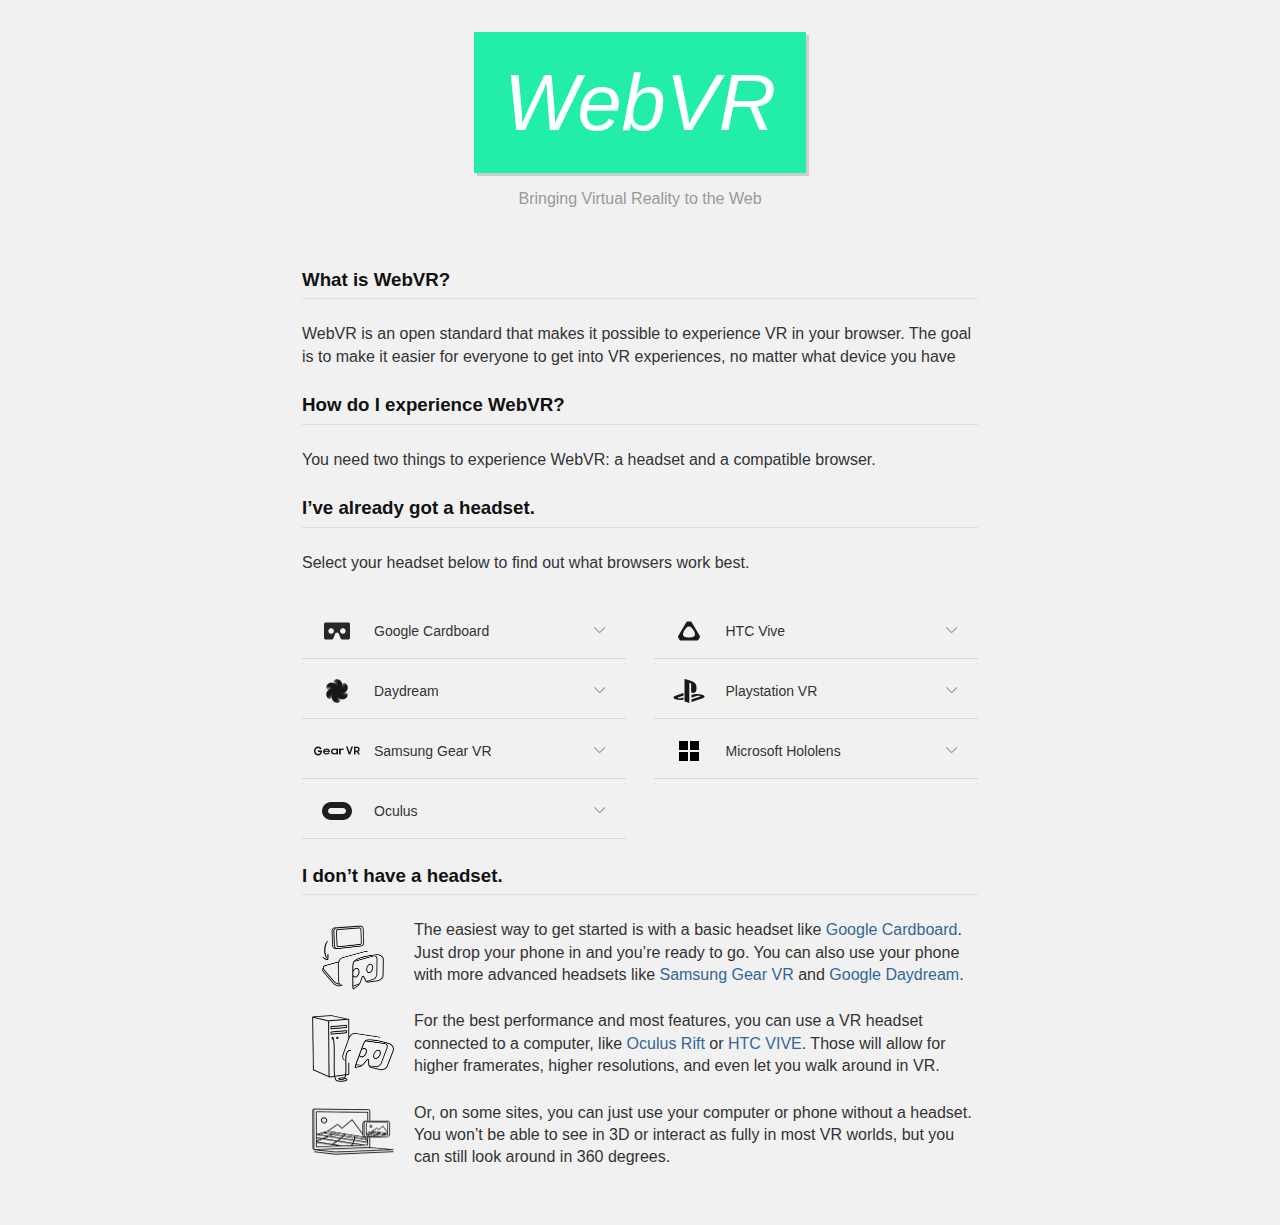
==== index.html @ 6eea8273 "Updated frontpage" ====
<!DOCTYPE html>
<html>
<head>
    <meta charset="utf-8">
    <meta http-equiv="X-UA-Compatible" content="chrome=1">
    <meta name="viewport" content="width=device-width, initial-scale=1">

    <meta name="twitter:card" content="summary">
    <meta name="twitter:title" content="WebVR">
    <meta name="twitter:description" content="Bringing Virtual Reality to the Web">
    <meta name="twitter:image" content="https://webvr.info/images/webvr-logo-square.png">

    <link rel="stylesheet" href="stylesheets/stylesheet.css">
    <link rel="stylesheet" href="stylesheets/pygment_trac.css">
    <!--[if lt IE 9]>
    <script src="https://html5shiv.googlecode.com/svn/trunk/html5.js"></script>
    <![endif]-->
    <title>WebVR - Bringing Virtual Reality to the Web</title>
</head>
<body>
<div class="container" id="container">
    <header class="header">
        <h1><a href="" class="wordmark"><span>WebVR</span></a></h1>
        <h2 class="tagline">Bringing Virtual Reality to the Web</h2>
    </header>

    <main class="main" id="main">
        <h3>
            <a id="what-is-webvr" class="anchor" href="#what-is-webvr" aria-hidden="true"><span class="octicon octicon-link"></span></a>
            What is WebVR?
        </h3>

        <p>
            WebVR is an open standard that makes it possible to experience VR in your browser.
            The goal is to make it easier for everyone to get into VR experiences, no matter what device you have
        </p>

        <h3>
            <a id="how-do-i-experience-webvr" class="anchor" href="#how-do-i-experience-webvr" aria-hidden="true"><span class="octicon octicon-link"></span></a>
            How do I experience WebVR?
        </h3>
        <p>
            You need two things to experience WebVR: a headset and a compatible browser.
        </p>

        <h3>
            <a id="got-a-headset" class="anchor" href="#got-a-headset" aria-hidden="true"><span class="octicon octicon-link"></span></a>
            I’ve already got a headset.
        </h3>
        <p>
            Select your headset below to find out what browsers work best.
        </p>

        <p>

            <div class="devices">
                <div class="device-col">
                    <div class="device-box" onclick="this.classList.toggle('open');">
                        <img src="images/Google%20Cardboard.png" alt="Google Cardboard">
                        <span class="carrot"></span>
                        <div class="device-box-header">Google Cardboard</div>
                        <p>
                            Native WebVR is supported in <a href="https://play.google.com/store/apps/details?id=com.android.chrome">Google Chrome 57</a> and later for Android.
                        </p>
                        <p>
                            Other browsers and iOS are only supported through Polyfill.
                        </p>
                    </div>
                    <div class="device-box" onclick="this.classList.toggle('open');">
                        <img src="images/DayDream.png" alt="Daydream">
                        <span class="carrot"></span>
                        <div class="device-box-header">Daydream</div>
                        <p>
                            Works on Android in <a href="https://play.google.com/store/apps/details?id=com.android.chrome">Google Chrome 56</a> and later.
                        </p>
                    </div>
                    <div class="device-box" onclick="this.classList.toggle('open');">
                        <img src="images/GearVR.png" alt="Gear VR">
                        <span class="carrot"></span>
                        <div class="device-box-header">Samsung Gear VR</div>
                        <p>
                            -
                        </p>
                    </div>
                    <div class="device-box" onclick="this.classList.toggle('open');">
                        <img src="images/Oculus.png" alt="Oculus">
                        <span class="carrot"></span>
                        <div class="device-box-header">Oculus</div>
                        <p>
                            -
                        </p>
                    </div>
                </div>
                <div class="device-col">
                    <div class="device-box" onclick="this.classList.toggle('open');">
                        <img src="images/HTC%20Vive.png" alt="HTC Vive">
                        <span class="carrot"></span>
                        <div class="device-box-header">HTC Vive</div>
                        <p>
                            -
                        </p>
                    </div>
                    <div class="device-box" onclick="this.classList.toggle('open');">
                        <img src="images/Playstation%20VR.png" alt="Playstation VR">
                        <span class="carrot"></span>
                        <div class="device-box-header">Playstation VR</div>
                        <p>
                            Does currently not support WebVR.
                        </p>
                    </div>
                    <div class="device-box" onclick="this.classList.toggle('open');">
                        <img src="images/Microsoft%20Hololens.png" alt="Microsoft Hololens">
                        <span class="carrot"></span>
                        <div class="device-box-header">Microsoft Hololens</div>
                        <p>
                            -
                        </p>
                    </div>
                </div>
            </div>

        </p>

        <h3>
            <a id="no-headset" class="anchor" href="#no-headset" aria-hidden="true"><span class="octicon octicon-link"></span></a>
            I don’t have a headset.
        </h3>

        <p class="no-headset">
            <img src="images/mobile.png" alt="Mobile Phone">
            The easiest way to get started is with a basic headset like <a href="https://vr.google.com/cardboard/">Google Cardboard</a>.
            Just drop your phone in and you’re ready to go. You can also use your phone with more advanced headsets like
            <a href="http://www.samsung.com/global/galaxy/gear-vr/">Samsung Gear VR</a> and
            <a href="https://vr.google.com/daydream/">Google Daydream</a>.
        </p>
        <p class="no-headset">
            <img src="images/pc.png" alt="PC">
            For the best performance and most features, you can use a VR headset connected to a computer, like
            <a href="https://www3.oculus.com/rift/">Oculus Rift</a> or <a href="https://www.vive.com/">HTC VIVE</a>.
            Those will allow for higher framerates, higher resolutions, and even let you walk around in VR.
        </p>
        <p class="no-headset">
            <img src="images/laptop.png" alt="Laptop or phone">
            Or, on some sites, you can just use your computer or phone without a headset.
            You won’t be able to see in 3D or interact as fully in most VR worlds, but you can still look around in 360 degrees.
        </p>
    </main>

    <footer class="footer">
    </footer>
</div>
</body>
</html>
---- stylesheets/stylesheet.css ----
* {
  -moz-sizing: border-box;
  -webkit-sizing: border-box;
  box-sizing: border-box;
  margin: 0;
  padding: 0;
}

html,
body {
  height: 100%;
  width: 100%;
}

html {
  font-size: 16px;
}

body {
  background-color: #f1f1f1;
  color: #333;
  font: 1rem/1.4 -apple-system, BlinkMacSystemFont,
    Segoe UI, Roboto, Oxygen,
    Ubuntu, Cantarell, Fira Sans,
    Droid Sans, Helvetica Neue, sans-serif;
}

a {
  color: #369;
  text-decoration: none;
}

a:hover {
  color: #036;
  text-decoration: underline;
}

.link-important {
  font-weight: bold;
}

.header {
  padding-bottom: 2rem;
  text-align: center;
}

.wordmark {
  color: inherit;
  display: block;
}

.wordmark > span {
  background: #2ea;
  box-shadow: 3px 3px 0 0 rgba(0,0,0,.15);
  color: #fff;
  display: inline-block;
  font-size: 64px;
  font-size: calc(32px + 1vh + 3vw);  /* Responsive font-size for mobile */
  font-style: italic;
  font-weight: 300;
  margin-bottom: 15px;
  max-width: 100%;
  padding: 15px 30px;
  transition: .25s box-shadow ease-in-out, .5s width ease-in-out;
}

.wordmark:hover {
  text-decoration: none;
}

.wordmark:hover > span {
  background: #2ea;
  box-shadow: 3px 3px 0 0 rgba(0,0,0,.25);
}

.tagline {
  color: #999;
  font-size: 1rem;
  font-weight: normal;
}

.device-box {
  border-bottom: 1px solid #D8D8D8;
  overflow: hidden;
  max-height: 60px;
  position: relative;
  padding-left:72px;
  font-size: 14px;
  padding-bottom:20px;

  -moz-transition: max-height 0.25s ease-in-out;
  -ms-transition: max-height 0.25s ease-in-out;
  -o-transition: max-height 0.25s ease-in-out;
  -webkit-transition: max-height 0.25s ease-in-out;
  transition: max-height 0.25s ease-in-out;
}

.device-box.open {
  max-height:200px;
}

.device-box > img {
  width: 48px;
  /*float:left;*/
  /*margin: 6px 8px;*/
  position: absolute;
  left: 11px;
  top: 8px;
}

.device-box-header {
  display: block;
  padding: 23px 0;
}

.carrot {
  background-size: cover;
  background-image: url('../images/carrot.svg');
  display: block;
  width: 12px;
  height: 12px;
  position: absolute;
  right:20px;
  top: 22px;
  opacity: 0.4;
}

.device-box:hover {
  cursor: pointer;
}

.device-box:hover > .carrot {
  opacity: 0.8;
}

.device-box.open > .carrot {
  -moz-transform: scaleY(-1);
  -o-transform: scaleY(-1);
  -webkit-transform: scaleY(-1);
  transform: scaleY(-1);
  filter: FlipV;
  -ms-filter: "FlipV";
}

.devices {
  overflow: auto;
}

.devices  p {
  margin: 0.5rem 0;
}

@media screen and (min-width: 650px) {
  .device-col {
    width: 48%;
    float: left;
  }
  .device-col:last-of-type{
    margin-left: 4%;
  }
}

.no-headset > img {
  float:left;
  display: inline-block;
  width: 82px;
  margin: 5px 20px 0px 10px;
}


@media screen and (max-width: 650px) {
  .no-headset > img {
    float: initial;
    display: block;
    margin-left: auto;
    margin-right: auto;
    margin-bottom:20px;
    margin-top:35px;
  }
}


code,
pre {
  font-family: Consolas, Andale Mono, Monaco,
    Lucida Console, Liberation Mono, DejaVu Sans Mono,
    Bitstream Vera Sans Mono, Courier New, monospace;
}

hr {
  background-color: rgba(0,0,0,.15);
  height: 1px;
  padding-bottom: 2px;
}

.container {
  max-width: 740px;
  margin: 0 auto;
  min-width: 300px;
  padding: 2rem;
  width: 100%;
}

h3,
h4,
ul,
ol,
dl,
p,
blockquote {
  margin: 1.5rem 0;
}

ul,
ol,
dl {
  margin-left: 2.75rem;
}

ul {
  list-style: none;
}

ul li:before {
  content: "•";
  color: #999;
  display: inline-block;
  margin-left: -1em;
  width: 1em;
}

li + li {
  margin-top: .25rem;
}

h3 {
  border-bottom: 1px solid #ddd;
  color: #111;
  line-height: 1.4;
  padding-bottom: .35rem;
}

h3 + p {
  margin-top: 1rem;
}

p {
  font-weight: normal;
}

iframe {
  border: 0;
  height: 100%;
  width: 100%;
}

.iframe-wrap {
  height: 600px;
}

.iframe-wrap--chrome {
  height: 400px;
}

.iframe--chrome {
  min-width: 400px;
  margin-left: -15px;
  width: 100%;
  width: calc(100% + 35px);
}

@media only screen and (max-width: 449px) {
  .wordmark > span {
    display: block;
  }
}
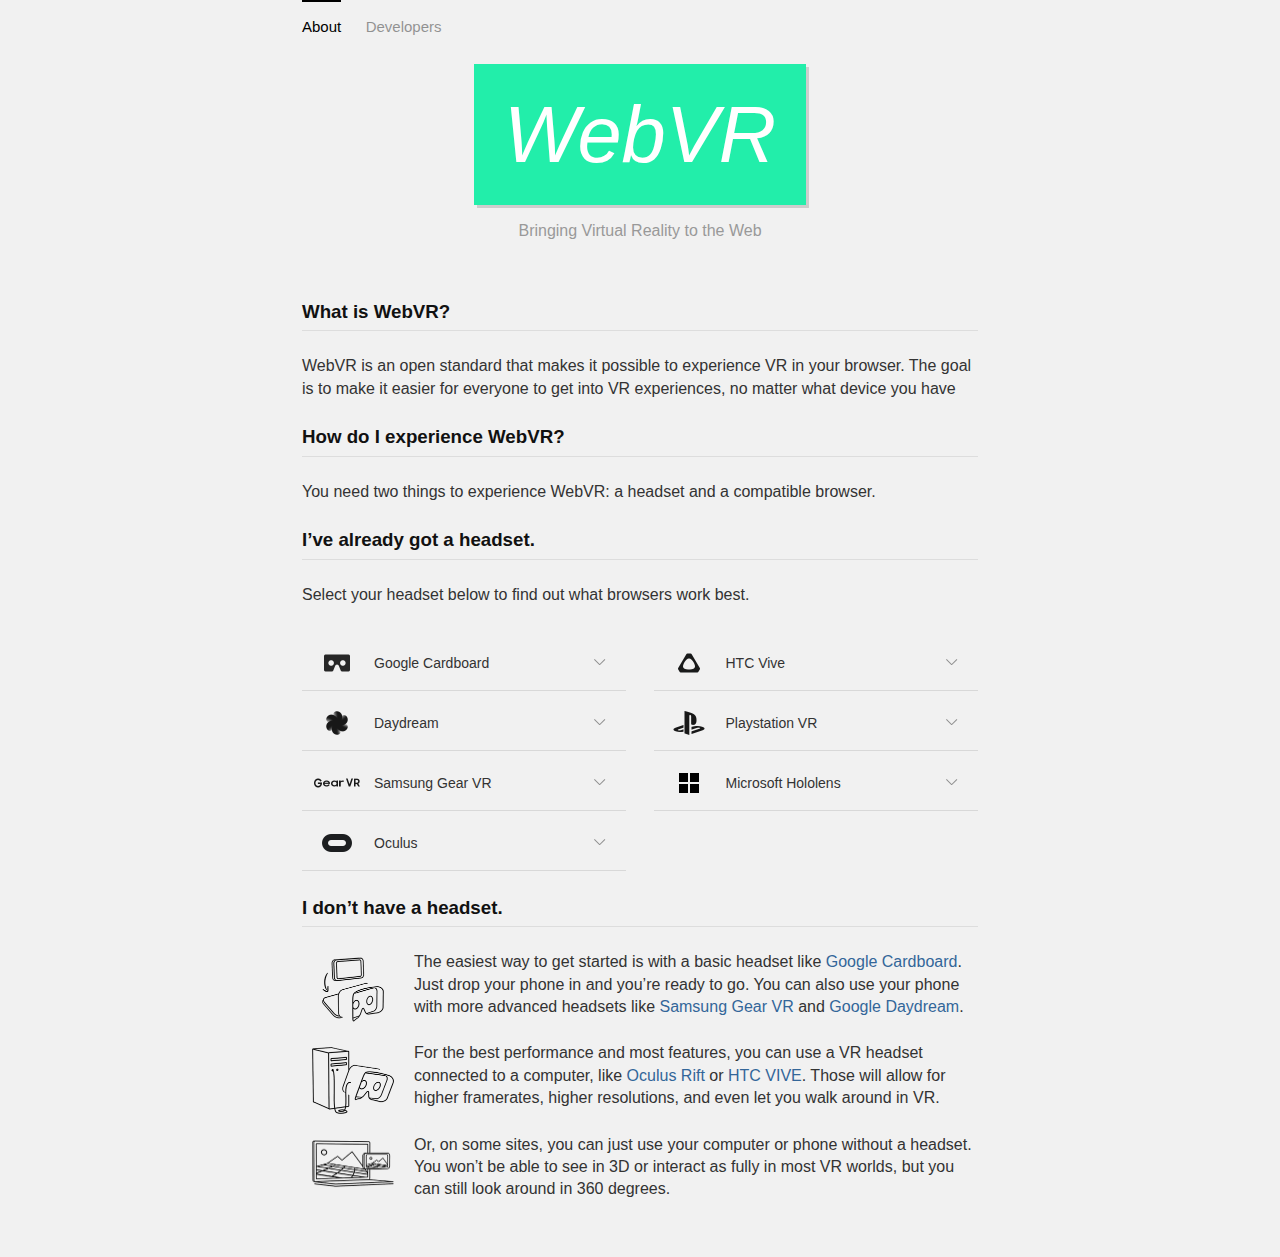
==== commit b93ac52b: "developers site" ====
--- a/index.html
+++ b/index.html
@@ -20,6 +20,11 @@
 <body>
 <div class="container" id="container">
     <header class="header">
+        <div id="nav">
+            <a href="/" class="selected">About</a>
+            <a href="/developers">Developers</a>
+        </div>
+
         <h1><a href="" class="wordmark"><span>WebVR</span></a></h1>
         <h2 class="tagline">Bringing Virtual Reality to the Web</h2>
     </header>
--- a/stylesheets/stylesheet.css
+++ b/stylesheets/stylesheet.css
@@ -42,6 +42,25 @@
 .header {
   padding-bottom: 2rem;
   text-align: center;
+}
+
+#nav {
+  position: absolute;
+  top: 0;
+}
+
+#nav a {
+  display: inline-block;
+  margin-right:20px;
+  font-size: 15px;
+  opacity: 0.4;
+  padding-top: 14px;
+  color:black;
+}
+
+#nav a.selected{
+  border-top: 2px solid black;
+  opacity: 1.0;
 }
 
 .wordmark {
@@ -198,6 +217,7 @@
   margin: 0 auto;
   min-width: 300px;
   padding: 2rem;
+  padding-top: 4rem;
   width: 100%;
 }
 
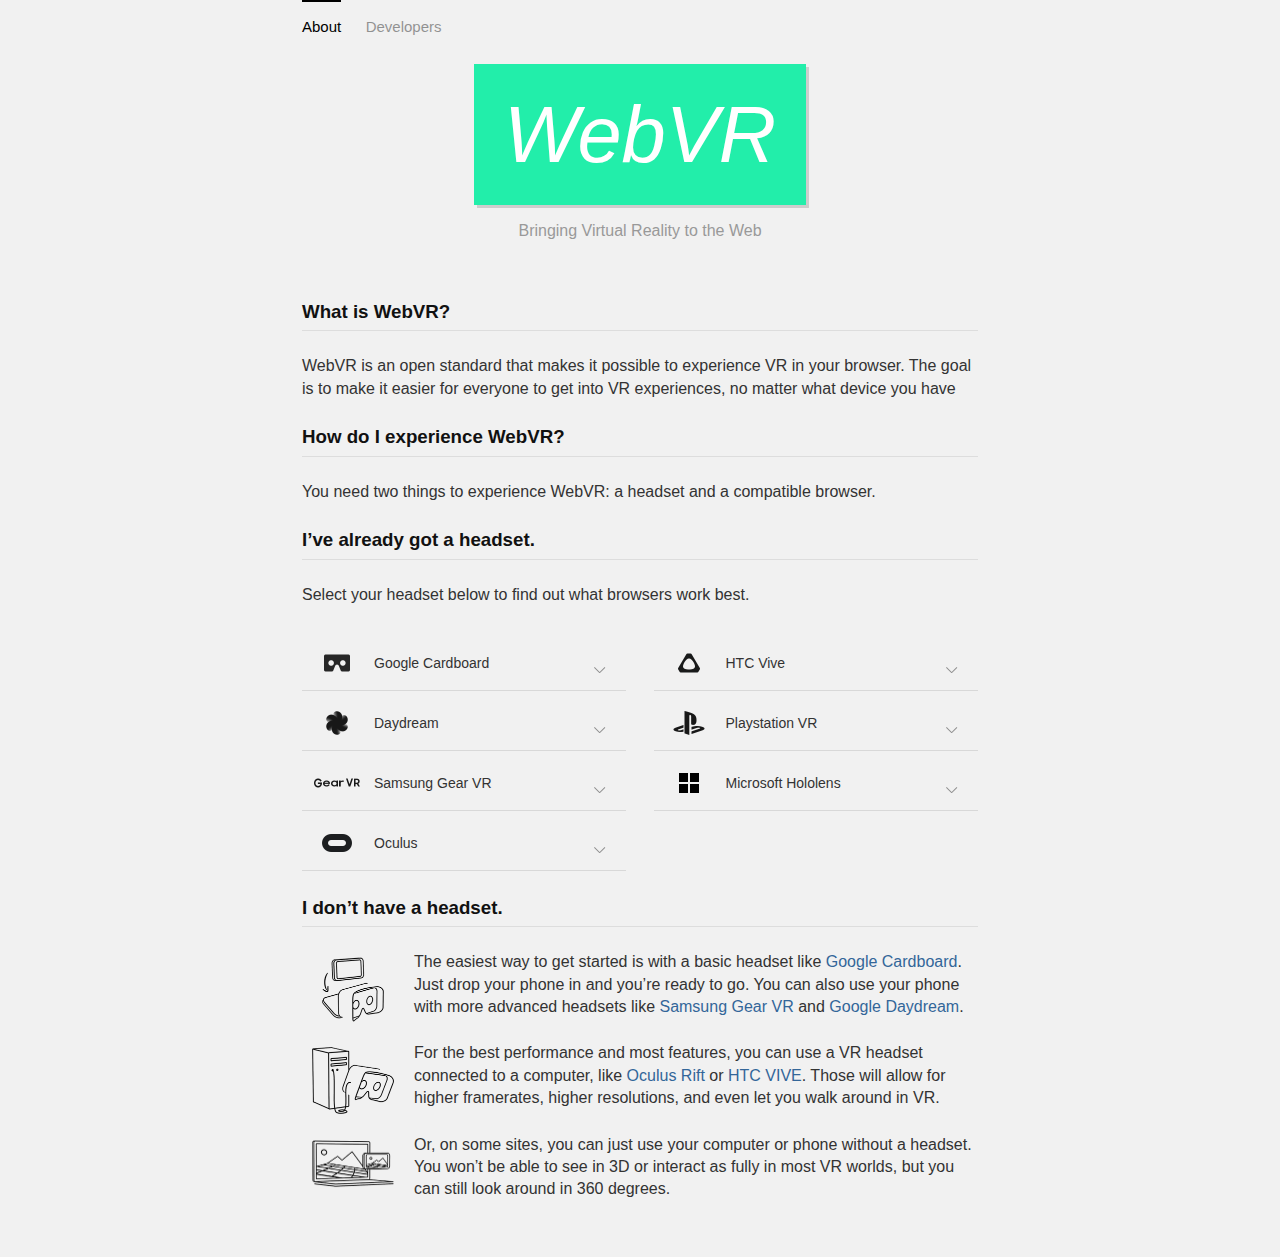
==== commit 1b7b4e0c: "devices text" ====
--- a/index.html
+++ b/index.html
@@ -21,8 +21,8 @@
 <div class="container" id="container">
     <header class="header">
         <div id="nav">
-            <a href="/" class="selected">About</a>
-            <a href="/developers">Developers</a>
+            <a href="./" class="selected">About</a>
+            <a href="./developers">Developers</a>
         </div>
 
         <h1><a href="" class="wordmark"><span>WebVR</span></a></h1>
@@ -64,36 +64,36 @@
                         <img src="images/Google%20Cardboard.png" alt="Google Cardboard">
                         <span class="carrot"></span>
                         <div class="device-box-header">Google Cardboard</div>
-                        <p>
-                            Native WebVR is supported in <a href="https://play.google.com/store/apps/details?id=com.android.chrome">Google Chrome 57</a> and later for Android.
-                        </p>
-                        <p>
-                            Other browsers and iOS are only supported through Polyfill.
-                        </p>
+                        <span>
+                            Works best with <a href="https://play.google.com/store/apps/details?id=com.android.chrome">Chrome</a> on Android devices.
+                        </span>
+                        <span>
+                            You can still experience WebVR content in other browsers on Android and iOS, but it might not be as smooth since those browsers don’t fully support WebVR.
+                        </span>
                     </div>
                     <div class="device-box" onclick="this.classList.toggle('open');">
                         <img src="images/DayDream.png" alt="Daydream">
                         <span class="carrot"></span>
                         <div class="device-box-header">Daydream</div>
-                        <p>
-                            Works on Android in <a href="https://play.google.com/store/apps/details?id=com.android.chrome">Google Chrome 56</a> and later.
-                        </p>
+                        <span>
+                            Works with <a href="https://play.google.com/store/apps/details?id=com.android.chrome">Chrome</a> on Daydream-ready Android devices.
+                        </span>
                     </div>
                     <div class="device-box" onclick="this.classList.toggle('open');">
                         <img src="images/GearVR.png" alt="Gear VR">
                         <span class="carrot"></span>
                         <div class="device-box-header">Samsung Gear VR</div>
-                        <p>
-                            -
-                        </p>
+                        <span>
+                            Works with <a href="">Oculus Carmel</a> and <a href="">Samsung Internet</a>
+                        </span>
                     </div>
                     <div class="device-box" onclick="this.classList.toggle('open');">
                         <img src="images/Oculus.png" alt="Oculus">
                         <span class="carrot"></span>
                         <div class="device-box-header">Oculus</div>
-                        <p>
-                            -
-                        </p>
+                        <span>
+                            Works with <a href="">Firefox Nightly</a> and <a href="">Chromium</a> on Windows
+                        </span>
                     </div>
                 </div>
                 <div class="device-col">
@@ -101,25 +101,27 @@
                         <img src="images/HTC%20Vive.png" alt="HTC Vive">
                         <span class="carrot"></span>
                         <div class="device-box-header">HTC Vive</div>
-                        <p>
-                            -
-                        </p>
+                        <span>
+                            Works with <a href="">Firefox Nightly</a>,
+                            <a href="">Chromium</a> and
+                            <a href="">Servo</a> on Windows
+                        </span>
                     </div>
                     <div class="device-box" onclick="this.classList.toggle('open');">
                         <img src="images/Playstation%20VR.png" alt="Playstation VR">
                         <span class="carrot"></span>
                         <div class="device-box-header">Playstation VR</div>
-                        <p>
-                            Does currently not support WebVR.
-                        </p>
+                        <span>
+                            Does not currently support WebVR
+                        </span>
                     </div>
                     <div class="device-box" onclick="this.classList.toggle('open');">
                         <img src="images/Microsoft%20Hololens.png" alt="Microsoft Hololens">
                         <span class="carrot"></span>
                         <div class="device-box-header">Microsoft Hololens</div>
-                        <p>
-                            -
-                        </p>
+                        <span>
+                            The built-in <a href="">Microsoft Edge</a> has experimental support for WebVR.
+                        </span>
                     </div>
                 </div>
             </div>
--- a/stylesheets/stylesheet.css
+++ b/stylesheets/stylesheet.css
@@ -115,7 +115,12 @@
 }
 
 .device-box.open {
-  max-height:200px;
+  max-height:250px;
+}
+
+.device-box > span {
+  margin: 0.5rem 0;
+  display: block;
 }
 
 .device-box > img {
@@ -129,7 +134,7 @@
 
 .device-box-header {
   display: block;
-  padding: 23px 0;
+  padding: 23px 0 6px;
 }
 
 .carrot {
@@ -163,10 +168,6 @@
 
 .devices {
   overflow: auto;
-}
-
-.devices  p {
-  margin: 0.5rem 0;
 }
 
 @media screen and (min-width: 650px) {
